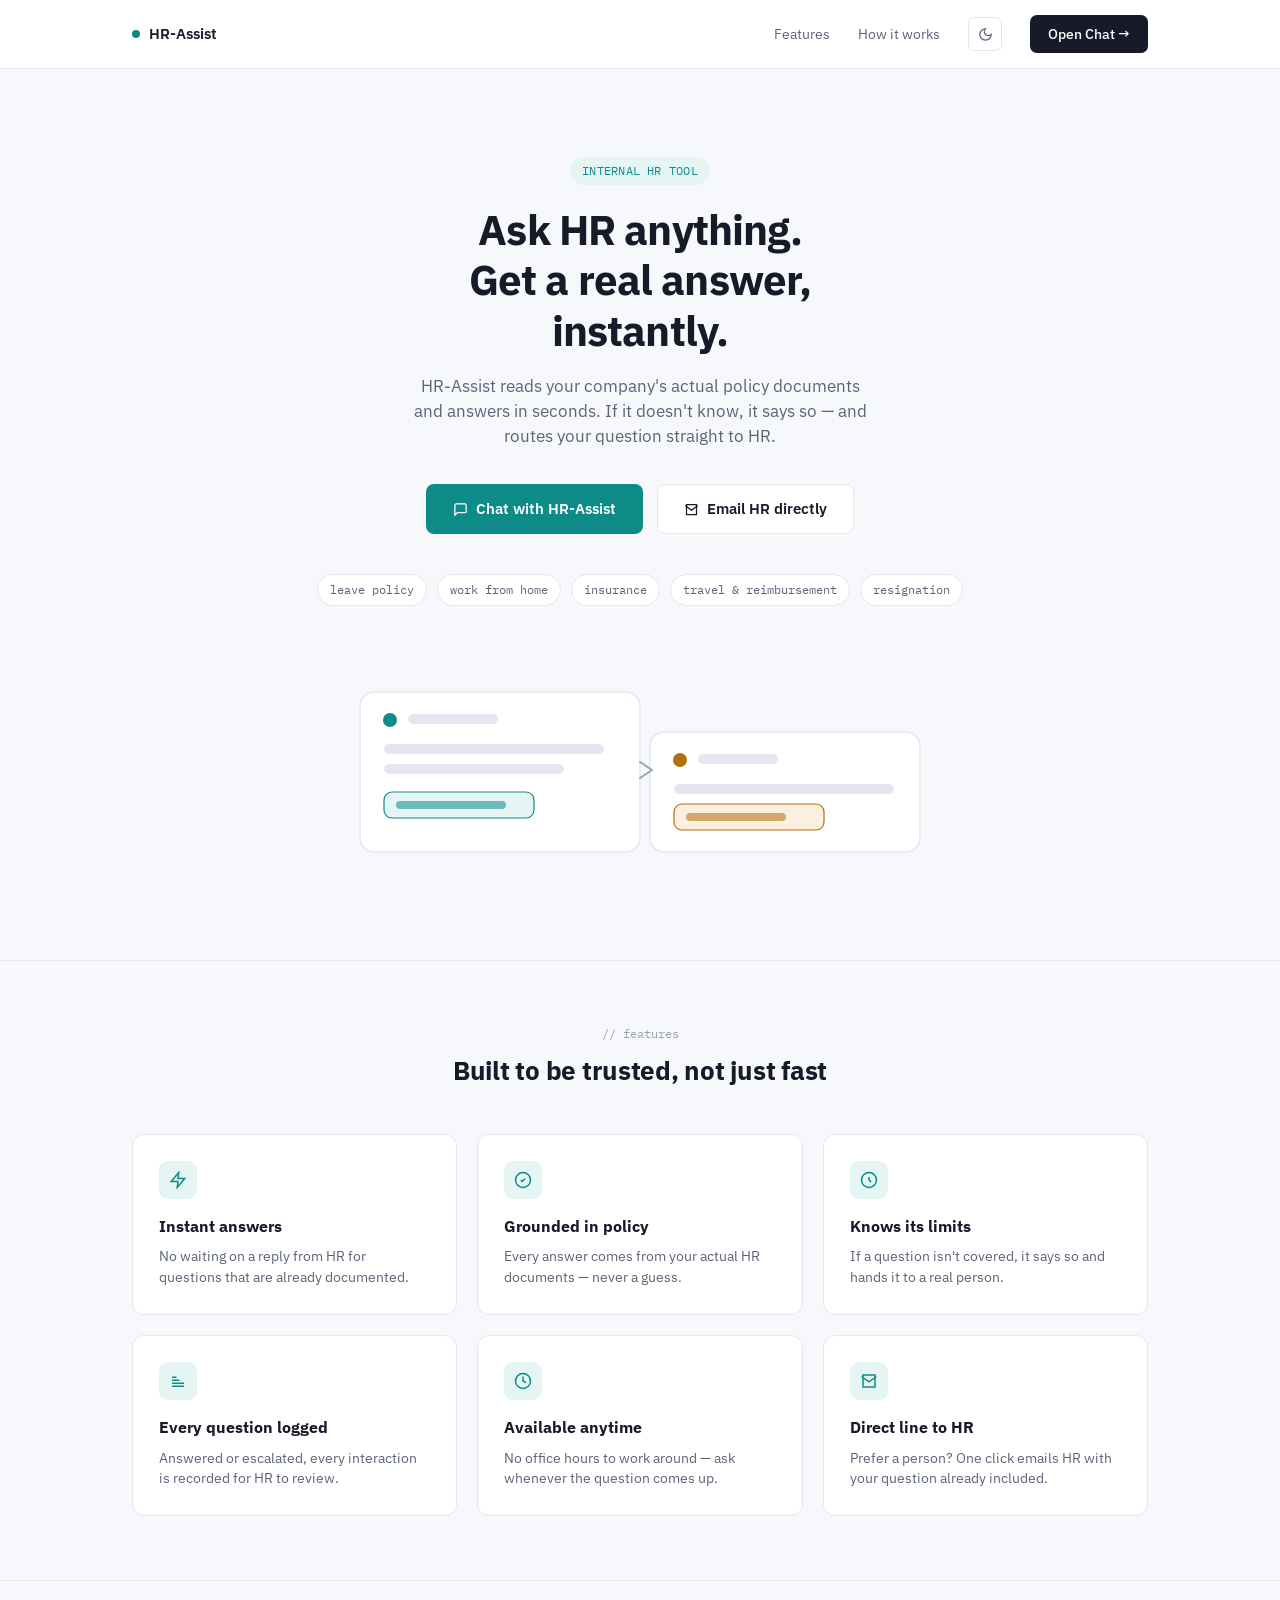
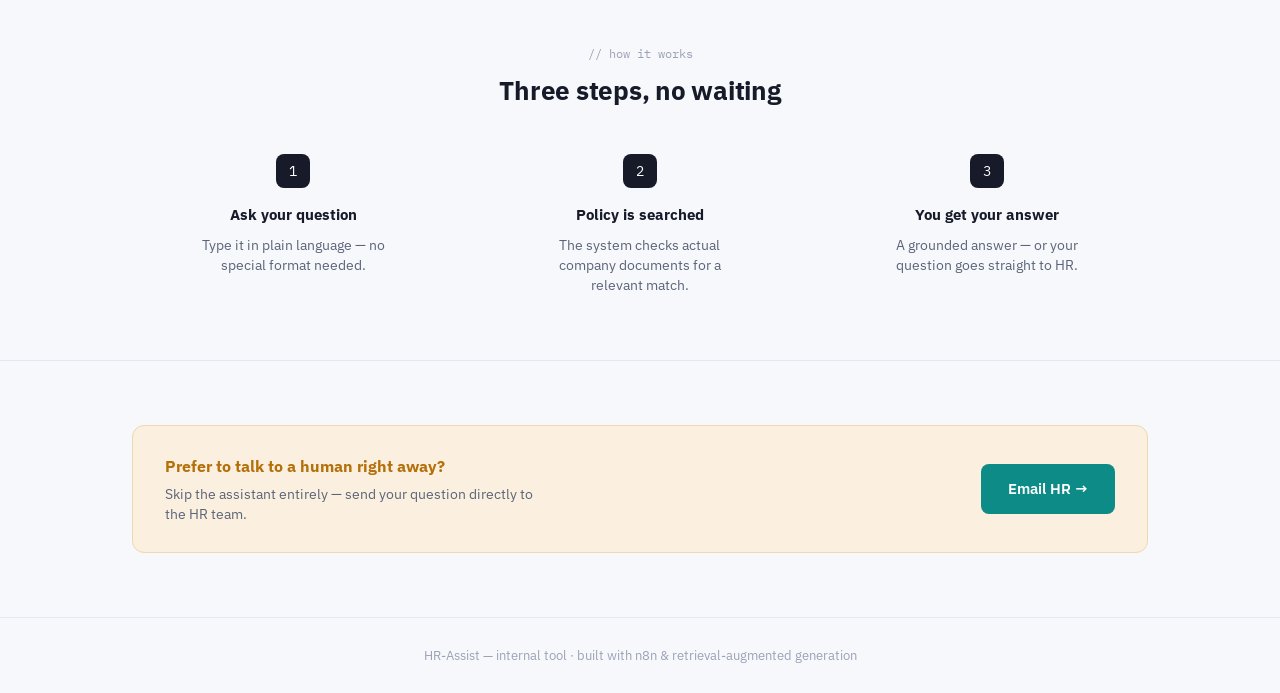
==== frontend/index .html @ ef60117e "Day 6: fix missing back-to-home navigation on chat page" ====
<!DOCTYPE html>
<html lang="en">
<head>
<meta charset="UTF-8">
<meta name="viewport" content="width=device-width, initial-scale=1.0">
<title>HR-Assist</title>
<link rel="preconnect" href="https://fonts.googleapis.com">
<link rel="preconnect" href="https://fonts.gstatic.com" crossorigin>
<link href="https://fonts.googleapis.com/css2?family=IBM+Plex+Sans:wght@400;500;600;700&family=IBM+Plex+Mono:wght@400;500&display=swap" rel="stylesheet">
<style>
  :root {
    --bg: #F7F8FC;
    --surface: #FFFFFF;
    --border: #E4E7F0;
    --text: #171B29;
    --text-dim: #5B6478;
    --text-faint: #9AA2B5;
    --teal: #0D8B87;
    --teal-dim: #E4F5F4;
    --amber: #B4700A;
    --amber-dim: #FBF0DF;
    --navy: #171B29;
  }
  html[data-theme="dark"] {
    --bg: #0B0F1A;
    --surface: #161C2E;
    --border: #232B42;
    --text: #E7EBF5;
    --text-dim: #8B94AC;
    --text-faint: #545E7A;
    --teal: #3DDBD9;
    --teal-dim: rgba(61, 219, 217, 0.10);
    --amber: #F5A623;
    --amber-dim: rgba(245, 166, 35, 0.10);
    --navy: #3DDBD9;
  }
  html[data-theme="dark"] .nav-cta { color: #0A1018 !important; }
  html[data-theme="dark"] .btn-primary { color: #0A1018; }
  html[data-theme="dark"] .step-num { color: #0A1018; }
  html[data-theme="dark"] .callout { border-color: rgba(245,166,35,0.25); }
  * { box-sizing: border-box; }
  body {
    margin: 0;
    background: var(--bg);
    color: var(--text);
    font-family: 'IBM Plex Sans', sans-serif;
    line-height: 1.5;
  }
  .mono { font-family: 'IBM Plex Mono', monospace; }
  a { color: inherit; }

  .wrap { max-width: 1080px; margin: 0 auto; padding: 0 32px; }

  nav {
    border-bottom: 1px solid var(--border);
    background: var(--surface);
  }
  nav .wrap {
    display: flex;
    align-items: center;
    justify-content: space-between;
    height: 68px;
  }
  .brand {
    display: flex;
    align-items: center;
    gap: 9px;
    font-weight: 600;
    font-size: 15px;
  }
  .brand-mark {
    width: 8px; height: 8px; border-radius: 50%;
    background: var(--teal);
  }
  .nav-links {
    display: flex;
    align-items: center;
    gap: 28px;
    font-size: 14px;
    color: var(--text-dim);
  }
  .nav-links a { text-decoration: none; }
  .nav-links a:hover { color: var(--text); }
  .nav-cta {
    background: var(--navy);
    color: #fff !important;
    padding: 9px 18px;
    border-radius: 7px;
    font-size: 13.5px;
    font-weight: 500;
    text-decoration: none;
  }
  .icon-btn {
    background: var(--surface);
    border: 1px solid var(--border);
    color: var(--text-dim);
    border-radius: 6px;
    width: 34px;
    height: 34px;
    display: flex;
    align-items: center;
    justify-content: center;
    cursor: pointer;
  }
  .icon-btn:hover { color: var(--teal); border-color: var(--teal); }

  .hero {
    padding: 88px 0 72px 0;
    text-align: center;
  }
  .eyebrow {
    font-family: 'IBM Plex Mono', monospace;
    font-size: 12px;
    color: var(--teal);
    background: var(--teal-dim);
    display: inline-block;
    padding: 5px 12px;
    border-radius: 20px;
    margin-bottom: 20px;
    letter-spacing: 0.02em;
  }
  h1 {
    font-size: 42px;
    line-height: 1.2;
    margin: 0 0 18px 0;
    letter-spacing: -0.02em;
    max-width: 15ch;
    margin-left: auto;
    margin-right: auto;
  }
  .hero p {
    color: var(--text-dim);
    font-size: 16.5px;
    max-width: 46ch;
    margin: 0 auto 36px auto;
  }
  .hero-actions {
    display: flex;
    gap: 14px;
    justify-content: center;
    flex-wrap: wrap;
  }
  .btn {
    padding: 13px 26px;
    border-radius: 8px;
    font-size: 14.5px;
    font-weight: 600;
    text-decoration: none;
    display: inline-flex;
    align-items: center;
    gap: 8px;
    border: 1px solid transparent;
  }
  .btn-primary {
    background: var(--teal);
    color: #fff;
  }
  .btn-primary:hover { background: #0A716E; }
  .btn-secondary {
    background: var(--surface);
    color: var(--text);
    border-color: var(--border);
  }
  .btn-secondary:hover { border-color: var(--text-faint); }

  .topics-strip {
    display: flex;
    gap: 10px;
    justify-content: center;
    flex-wrap: wrap;
    margin-top: 40px;
  }
  .hero-illustration {
    max-width: 640px;
    margin: 56px auto 0 auto;
  }
  .topic-chip {
    font-family: 'IBM Plex Mono', monospace;
    font-size: 12px;
    padding: 6px 12px;
    border: 1px solid var(--border);
    background: var(--surface);
    border-radius: 20px;
    color: var(--text-dim);
  }

  .section {
    padding: 64px 0;
    border-top: 1px solid var(--border);
  }
  .section-head {
    text-align: center;
    margin-bottom: 44px;
  }
  .section-head .eyebrow-label {
    font-family: 'IBM Plex Mono', monospace;
    font-size: 12px;
    color: var(--text-faint);
    margin-bottom: 8px;
  }
  .section-head h2 {
    font-size: 26px;
    margin: 0;
    letter-spacing: -0.01em;
  }

  .feature-grid {
    display: grid;
    grid-template-columns: repeat(3, 1fr);
    gap: 20px;
  }
  .feature-card {
    background: var(--surface);
    border: 1px solid var(--border);
    border-radius: 12px;
    padding: 26px;
  }
  .feature-icon {
    width: 38px; height: 38px;
    border-radius: 9px;
    background: var(--teal-dim);
    color: var(--teal);
    display: flex; align-items: center; justify-content: center;
    margin-bottom: 16px;
  }
  .feature-card h3 {
    font-size: 15.5px;
    margin: 0 0 8px 0;
  }
  .feature-card p {
    font-size: 13.5px;
    color: var(--text-dim);
    margin: 0;
    line-height: 1.55;
  }

  .steps-row {
    display: grid;
    grid-template-columns: repeat(3, 1fr);
    gap: 24px;
  }
  .step-card {
    text-align: center;
  }
  .step-num {
    width: 34px; height: 34px;
    border-radius: 8px;
    background: var(--navy);
    color: #fff;
    font-family: 'IBM Plex Mono', monospace;
    font-size: 14px;
    display: flex; align-items: center; justify-content: center;
    margin: 0 auto 16px auto;
  }
  .step-card h3 { font-size: 15px; margin: 0 0 8px 0; }
  .step-card p { font-size: 13.5px; color: var(--text-dim); max-width: 26ch; margin: 0 auto; }

  .callout {
    background: var(--amber-dim);
    border: 1px solid #EDD9AF;
    border-radius: 12px;
    padding: 28px 32px;
    display: flex;
    align-items: center;
    gap: 24px;
    justify-content: space-between;
    flex-wrap: wrap;
  }
  .callout-text h3 { margin: 0 0 6px 0; font-size: 16px; color: var(--amber); }
  .callout-text p { margin: 0; font-size: 13.5px; color: var(--text-dim); max-width: 48ch; }

  footer {
    border-top: 1px solid var(--border);
    padding: 28px 0;
    text-align: center;
    font-size: 12.5px;
    color: var(--text-faint);
  }

  @media (max-width: 760px) {
    .feature-grid, .steps-row { grid-template-columns: 1fr; }
    h1 { font-size: 32px; }
    .nav-links { display: none; }
  }
</style>
</head>
<body>

<nav>
  <div class="wrap">
    <div class="brand"><span class="brand-mark"></span>HR-Assist</div>
    <div class="nav-links">
      <a href="#features">Features</a>
      <a href="#how-it-works">How it works</a>
      <button class="icon-btn" id="themeBtn" title="Toggle theme">
        <svg viewBox="0 0 24 24" width="15" height="15" fill="none" stroke="currentColor" stroke-width="2">
          <path d="M12 3a6 6 0 0 0 9 9 9 9 0 1 1-9-9z"/>
        </svg>
      </button>
      <a href="chat.html" class="nav-cta">Open Chat →</a>
    </div>
  </div>
</nav>

<section class="hero">
  <div class="wrap">
    <span class="eyebrow">INTERNAL HR TOOL</span>
    <h1>Ask HR anything. Get a real answer, instantly.</h1>
    <p>HR-Assist reads your company's actual policy documents and answers in seconds. If it doesn't know, it says so — and routes your question straight to HR.</p>
    <div class="hero-actions">
      <a href="chat.html" class="btn btn-primary">
        <svg width="15" height="15" viewBox="0 0 24 24" fill="none" stroke="currentColor" stroke-width="2"><path d="M21 15a2 2 0 0 1-2 2H7l-4 4V5a2 2 0 0 1 2-2h14a2 2 0 0 1 2 2z"/></svg>
        Chat with HR-Assist
      </a>
      <a href="mailto:hr@company.com" class="btn btn-secondary">
        <svg width="15" height="15" viewBox="0 0 24 24" fill="none" stroke="currentColor" stroke-width="2"><path d="M4 4h16v16H4z"/><path d="M22 6l-10 7L2 6"/></svg>
        Email HR directly
      </a>
    </div>
    <div class="topics-strip">
      <span class="topic-chip">leave policy</span>
      <span class="topic-chip">work from home</span>
      <span class="topic-chip">insurance</span>
      <span class="topic-chip">travel &amp; reimbursement</span>
      <span class="topic-chip">resignation</span>
    </div>

    <div class="hero-illustration">
      <svg viewBox="0 0 640 220" width="100%" height="auto" xmlns="http://www.w3.org/2000/svg">
        <rect x="40" y="30" width="280" height="160" rx="14" fill="var(--surface)" stroke="var(--border)" stroke-width="1.5"/>
        <circle cx="70" cy="58" r="7" fill="var(--teal)"/>
        <rect x="88" y="52" width="90" height="10" rx="5" fill="var(--border)"/>
        <rect x="64" y="82" width="220" height="10" rx="5" fill="var(--border)"/>
        <rect x="64" y="102" width="180" height="10" rx="5" fill="var(--border)"/>
        <rect x="64" y="130" width="150" height="26" rx="8" fill="var(--teal-dim)" stroke="var(--teal)" stroke-width="1.2"/>
        <rect x="76" y="139" width="110" height="8" rx="4" fill="var(--teal)" opacity="0.55"/>

        <rect x="330" y="70" width="270" height="120" rx="14" fill="var(--surface)" stroke="var(--border)" stroke-width="1.5"/>
        <circle cx="360" cy="98" r="7" fill="var(--amber)"/>
        <rect x="378" y="92" width="80" height="10" rx="5" fill="var(--border)"/>
        <rect x="354" y="122" width="220" height="10" rx="5" fill="var(--border)"/>
        <rect x="354" y="142" width="150" height="26" rx="8" fill="var(--amber-dim)" stroke="var(--amber)" stroke-width="1.2"/>
        <rect x="366" y="151" width="100" height="8" rx="4" fill="var(--amber)" opacity="0.55"/>

        <path d="M320 100 L332 108 L320 116" stroke="var(--text-faint)" stroke-width="2" fill="none" stroke-linecap="round" stroke-linejoin="round"/>
      </svg>
    </div>
  </div>
</section>

<section class="section" id="features">
  <div class="wrap">
    <div class="section-head">
      <div class="eyebrow-label mono">// features</div>
      <h2>Built to be trusted, not just fast</h2>
    </div>
    <div class="feature-grid">
      <div class="feature-card">
        <div class="feature-icon"><svg width="18" height="18" viewBox="0 0 24 24" fill="none" stroke="currentColor" stroke-width="2"><path d="M13 2L3 14h9l-1 8 10-12h-9z"/></svg></div>
        <h3>Instant answers</h3>
        <p>No waiting on a reply from HR for questions that are already documented.</p>
      </div>
      <div class="feature-card">
        <div class="feature-icon"><svg width="18" height="18" viewBox="0 0 24 24" fill="none" stroke="currentColor" stroke-width="2"><path d="M9 12l2 2 4-4"/><circle cx="12" cy="12" r="10"/></svg></div>
        <h3>Grounded in policy</h3>
        <p>Every answer comes from your actual HR documents — never a guess.</p>
      </div>
      <div class="feature-card">
        <div class="feature-icon"><svg width="18" height="18" viewBox="0 0 24 24" fill="none" stroke="currentColor" stroke-width="2"><path d="M12 8v4l3 3"/><circle cx="12" cy="12" r="10"/></svg></div>
        <h3>Knows its limits</h3>
        <p>If a question isn't covered, it says so and hands it to a real person.</p>
      </div>
      <div class="feature-card">
        <div class="feature-icon"><svg width="18" height="18" viewBox="0 0 24 24" fill="none" stroke="currentColor" stroke-width="2"><path d="M4 19h16M4 15h16M4 11h10M4 7h6"/></svg></div>
        <h3>Every question logged</h3>
        <p>Answered or escalated, every interaction is recorded for HR to review.</p>
      </div>
      <div class="feature-card">
        <div class="feature-icon"><svg width="18" height="18" viewBox="0 0 24 24" fill="none" stroke="currentColor" stroke-width="2"><circle cx="12" cy="12" r="10"/><path d="M12 6v6l4 2"/></svg></div>
        <h3>Available anytime</h3>
        <p>No office hours to work around — ask whenever the question comes up.</p>
      </div>
      <div class="feature-card">
        <div class="feature-icon"><svg width="18" height="18" viewBox="0 0 24 24" fill="none" stroke="currentColor" stroke-width="2"><path d="M22 6l-10 7L2 6"/><path d="M4 4h16v16H4z"/></svg></div>
        <h3>Direct line to HR</h3>
        <p>Prefer a person? One click emails HR with your question already included.</p>
      </div>
    </div>
  </div>
</section>

<section class="section" id="how-it-works">
  <div class="wrap">
    <div class="section-head">
      <div class="eyebrow-label mono">// how it works</div>
      <h2>Three steps, no waiting</h2>
    </div>
    <div class="steps-row">
      <div class="step-card">
        <div class="step-num mono">1</div>
        <h3>Ask your question</h3>
        <p>Type it in plain language — no special format needed.</p>
      </div>
      <div class="step-card">
        <div class="step-num mono">2</div>
        <h3>Policy is searched</h3>
        <p>The system checks actual company documents for a relevant match.</p>
      </div>
      <div class="step-card">
        <div class="step-num mono">3</div>
        <h3>You get your answer</h3>
        <p>A grounded answer — or your question goes straight to HR.</p>
      </div>
    </div>
  </div>
</section>

<section class="section">
  <div class="wrap">
    <div class="callout">
      <div class="callout-text">
        <h3>Prefer to talk to a human right away?</h3>
        <p>Skip the assistant entirely — send your question directly to the HR team.</p>
      </div>
      <a href="mailto:hr@company.com" class="btn btn-primary">Email HR →</a>
    </div>
  </div>
</section>

<footer>
  <div class="wrap">HR-Assist — internal tool &middot; built with n8n &amp; retrieval-augmented generation</div>
</footer>

<script>
  const themeBtn = document.getElementById('themeBtn');

  function applyTheme(theme) {
    document.documentElement.setAttribute('data-theme', theme);
  }
  let savedTheme = 'light';
  try { savedTheme = localStorage.getItem('hrAssistTheme') || 'light'; } catch (e) {}
  applyTheme(savedTheme);

  themeBtn.addEventListener('click', () => {
    const current = document.documentElement.getAttribute('data-theme') || 'light';
    const next = current === 'light' ? 'dark' : 'light';
    applyTheme(next);
    try { localStorage.setItem('hrAssistTheme', next); } catch (e) {}
  });
</script>

</body>
</html>
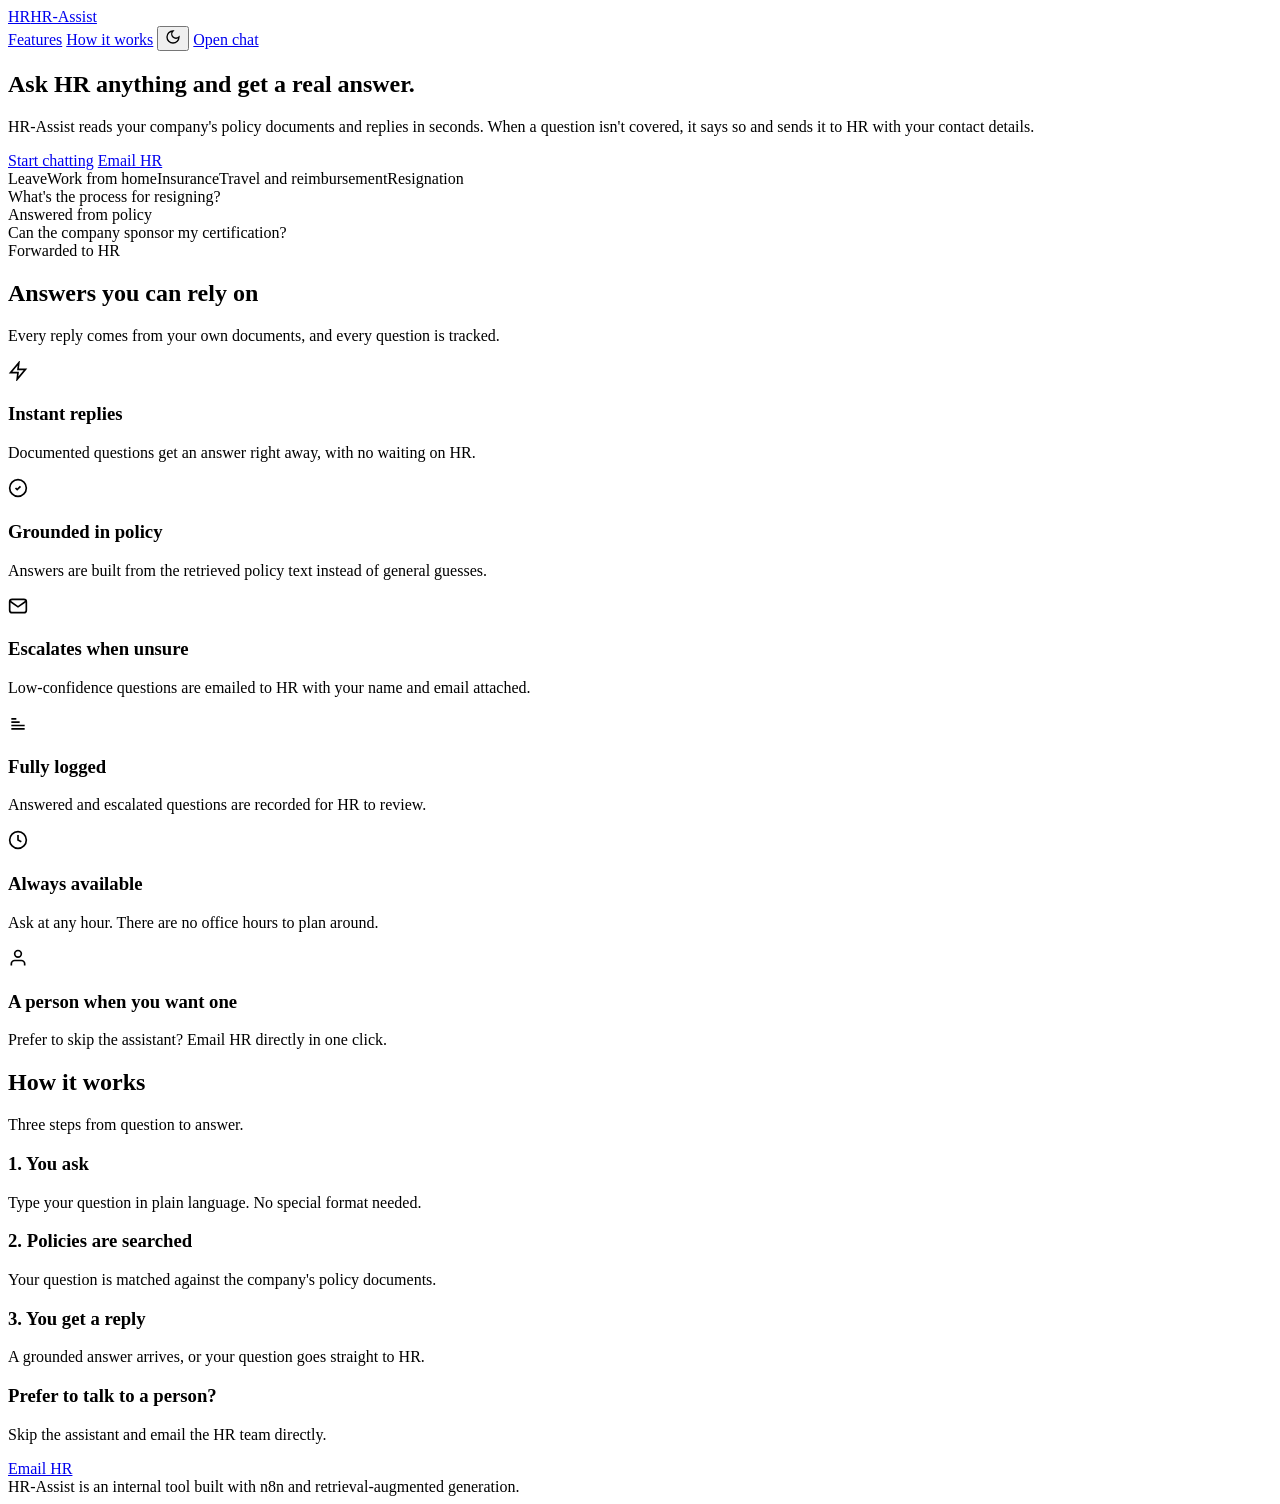
==== commit 2508b60f: "." ====
--- a/frontend/index .html
+++ b/frontend/index .html
@@ -1,453 +1,82 @@
 <!DOCTYPE html>
-<html lang="en">
+<html lang="en" data-theme="dark">
 <head>
 <meta charset="UTF-8">
 <meta name="viewport" content="width=device-width, initial-scale=1.0">
-<title>HR-Assist</title>
+<title>HR-Assist | Instant answers from your HR policies</title>
+<meta name="description" content="HR-Assist answers employee questions from real HR policy documents and routes anything it can't answer to HR.">
 <link rel="preconnect" href="https://fonts.googleapis.com">
 <link rel="preconnect" href="https://fonts.gstatic.com" crossorigin>
-<link href="https://fonts.googleapis.com/css2?family=IBM+Plex+Sans:wght@400;500;600;700&family=IBM+Plex+Mono:wght@400;500&display=swap" rel="stylesheet">
-<style>
-  :root {
-    --bg: #F7F8FC;
-    --surface: #FFFFFF;
-    --border: #E4E7F0;
-    --text: #171B29;
-    --text-dim: #5B6478;
-    --text-faint: #9AA2B5;
-    --teal: #0D8B87;
-    --teal-dim: #E4F5F4;
-    --amber: #B4700A;
-    --amber-dim: #FBF0DF;
-    --navy: #171B29;
-  }
-  html[data-theme="dark"] {
-    --bg: #0B0F1A;
-    --surface: #161C2E;
-    --border: #232B42;
-    --text: #E7EBF5;
-    --text-dim: #8B94AC;
-    --text-faint: #545E7A;
-    --teal: #3DDBD9;
-    --teal-dim: rgba(61, 219, 217, 0.10);
-    --amber: #F5A623;
-    --amber-dim: rgba(245, 166, 35, 0.10);
-    --navy: #3DDBD9;
-  }
-  html[data-theme="dark"] .nav-cta { color: #0A1018 !important; }
-  html[data-theme="dark"] .btn-primary { color: #0A1018; }
-  html[data-theme="dark"] .step-num { color: #0A1018; }
-  html[data-theme="dark"] .callout { border-color: rgba(245,166,35,0.25); }
-  * { box-sizing: border-box; }
-  body {
-    margin: 0;
-    background: var(--bg);
-    color: var(--text);
-    font-family: 'IBM Plex Sans', sans-serif;
-    line-height: 1.5;
-  }
-  .mono { font-family: 'IBM Plex Mono', monospace; }
-  a { color: inherit; }
-
-  .wrap { max-width: 1080px; margin: 0 auto; padding: 0 32px; }
-
-  nav {
-    border-bottom: 1px solid var(--border);
-    background: var(--surface);
-  }
-  nav .wrap {
-    display: flex;
-    align-items: center;
-    justify-content: space-between;
-    height: 68px;
-  }
-  .brand {
-    display: flex;
-    align-items: center;
-    gap: 9px;
-    font-weight: 600;
-    font-size: 15px;
-  }
-  .brand-mark {
-    width: 8px; height: 8px; border-radius: 50%;
-    background: var(--teal);
-  }
-  .nav-links {
-    display: flex;
-    align-items: center;
-    gap: 28px;
-    font-size: 14px;
-    color: var(--text-dim);
-  }
-  .nav-links a { text-decoration: none; }
-  .nav-links a:hover { color: var(--text); }
-  .nav-cta {
-    background: var(--navy);
-    color: #fff !important;
-    padding: 9px 18px;
-    border-radius: 7px;
-    font-size: 13.5px;
-    font-weight: 500;
-    text-decoration: none;
-  }
-  .icon-btn {
-    background: var(--surface);
-    border: 1px solid var(--border);
-    color: var(--text-dim);
-    border-radius: 6px;
-    width: 34px;
-    height: 34px;
-    display: flex;
-    align-items: center;
-    justify-content: center;
-    cursor: pointer;
-  }
-  .icon-btn:hover { color: var(--teal); border-color: var(--teal); }
-
-  .hero {
-    padding: 88px 0 72px 0;
-    text-align: center;
-  }
-  .eyebrow {
-    font-family: 'IBM Plex Mono', monospace;
-    font-size: 12px;
-    color: var(--teal);
-    background: var(--teal-dim);
-    display: inline-block;
-    padding: 5px 12px;
-    border-radius: 20px;
-    margin-bottom: 20px;
-    letter-spacing: 0.02em;
-  }
-  h1 {
-    font-size: 42px;
-    line-height: 1.2;
-    margin: 0 0 18px 0;
-    letter-spacing: -0.02em;
-    max-width: 15ch;
-    margin-left: auto;
-    margin-right: auto;
-  }
-  .hero p {
-    color: var(--text-dim);
-    font-size: 16.5px;
-    max-width: 46ch;
-    margin: 0 auto 36px auto;
-  }
-  .hero-actions {
-    display: flex;
-    gap: 14px;
-    justify-content: center;
-    flex-wrap: wrap;
-  }
-  .btn {
-    padding: 13px 26px;
-    border-radius: 8px;
-    font-size: 14.5px;
-    font-weight: 600;
-    text-decoration: none;
-    display: inline-flex;
-    align-items: center;
-    gap: 8px;
-    border: 1px solid transparent;
-  }
-  .btn-primary {
-    background: var(--teal);
-    color: #fff;
-  }
-  .btn-primary:hover { background: #0A716E; }
-  .btn-secondary {
-    background: var(--surface);
-    color: var(--text);
-    border-color: var(--border);
-  }
-  .btn-secondary:hover { border-color: var(--text-faint); }
-
-  .topics-strip {
-    display: flex;
-    gap: 10px;
-    justify-content: center;
-    flex-wrap: wrap;
-    margin-top: 40px;
-  }
-  .hero-illustration {
-    max-width: 640px;
-    margin: 56px auto 0 auto;
-  }
-  .topic-chip {
-    font-family: 'IBM Plex Mono', monospace;
-    font-size: 12px;
-    padding: 6px 12px;
-    border: 1px solid var(--border);
-    background: var(--surface);
-    border-radius: 20px;
-    color: var(--text-dim);
-  }
-
-  .section {
-    padding: 64px 0;
-    border-top: 1px solid var(--border);
-  }
-  .section-head {
-    text-align: center;
-    margin-bottom: 44px;
-  }
-  .section-head .eyebrow-label {
-    font-family: 'IBM Plex Mono', monospace;
-    font-size: 12px;
-    color: var(--text-faint);
-    margin-bottom: 8px;
-  }
-  .section-head h2 {
-    font-size: 26px;
-    margin: 0;
-    letter-spacing: -0.01em;
-  }
-
-  .feature-grid {
-    display: grid;
-    grid-template-columns: repeat(3, 1fr);
-    gap: 20px;
-  }
-  .feature-card {
-    background: var(--surface);
-    border: 1px solid var(--border);
-    border-radius: 12px;
-    padding: 26px;
-  }
-  .feature-icon {
-    width: 38px; height: 38px;
-    border-radius: 9px;
-    background: var(--teal-dim);
-    color: var(--teal);
-    display: flex; align-items: center; justify-content: center;
-    margin-bottom: 16px;
-  }
-  .feature-card h3 {
-    font-size: 15.5px;
-    margin: 0 0 8px 0;
-  }
-  .feature-card p {
-    font-size: 13.5px;
-    color: var(--text-dim);
-    margin: 0;
-    line-height: 1.55;
-  }
-
-  .steps-row {
-    display: grid;
-    grid-template-columns: repeat(3, 1fr);
-    gap: 24px;
-  }
-  .step-card {
-    text-align: center;
-  }
-  .step-num {
-    width: 34px; height: 34px;
-    border-radius: 8px;
-    background: var(--navy);
-    color: #fff;
-    font-family: 'IBM Plex Mono', monospace;
-    font-size: 14px;
-    display: flex; align-items: center; justify-content: center;
-    margin: 0 auto 16px auto;
-  }
-  .step-card h3 { font-size: 15px; margin: 0 0 8px 0; }
-  .step-card p { font-size: 13.5px; color: var(--text-dim); max-width: 26ch; margin: 0 auto; }
-
-  .callout {
-    background: var(--amber-dim);
-    border: 1px solid #EDD9AF;
-    border-radius: 12px;
-    padding: 28px 32px;
-    display: flex;
-    align-items: center;
-    gap: 24px;
-    justify-content: space-between;
-    flex-wrap: wrap;
-  }
-  .callout-text h3 { margin: 0 0 6px 0; font-size: 16px; color: var(--amber); }
-  .callout-text p { margin: 0; font-size: 13.5px; color: var(--text-dim); max-width: 48ch; }
-
-  footer {
-    border-top: 1px solid var(--border);
-    padding: 28px 0;
-    text-align: center;
-    font-size: 12.5px;
-    color: var(--text-faint);
-  }
-
-  @media (max-width: 760px) {
-    .feature-grid, .steps-row { grid-template-columns: 1fr; }
-    h1 { font-size: 32px; }
-    .nav-links { display: none; }
-  }
-</style>
+<link href="https://fonts.googleapis.com/css2?family=Inter:wght@400;500;600;700&display=swap" rel="stylesheet">
+<link rel="stylesheet" href="style.css">
+<script src="theme.js"></script>
 </head>
 <body>
 
-<nav>
-  <div class="wrap">
-    <div class="brand"><span class="brand-mark"></span>HR-Assist</div>
-    <div class="nav-links">
-      <a href="#features">Features</a>
-      <a href="#how-it-works">How it works</a>
-      <button class="icon-btn" id="themeBtn" title="Toggle theme">
-        <svg viewBox="0 0 24 24" width="15" height="15" fill="none" stroke="currentColor" stroke-width="2">
-          <path d="M12 3a6 6 0 0 0 9 9 9 9 0 1 1-9-9z"/>
-        </svg>
-      </button>
-      <a href="chat.html" class="nav-cta">Open Chat →</a>
-    </div>
+<nav class="nav glass">
+  <a class="brand" href="index.html"><span class="logo">HR</span>HR-Assist</a>
+  <div class="nav-r">
+    <a class="l" href="#features">Features</a>
+    <a class="l" href="#how">How it works</a>
+    <button class="icon-btn" id="themeBtn" aria-label="Toggle theme">
+      <svg width="16" height="16" viewBox="0 0 24 24" fill="none" stroke="currentColor" stroke-width="2"><path d="M12 3a6 6 0 0 0 9 9 9 9 0 1 1-9-9z"/></svg>
+    </button>
+    <a class="btn pri" href="chat.html">Open chat</a>
   </div>
 </nav>
 
-<section class="hero">
-  <div class="wrap">
-    <span class="eyebrow">INTERNAL HR TOOL</span>
-    <h1>Ask HR anything. Get a real answer, instantly.</h1>
-    <p>HR-Assist reads your company's actual policy documents and answers in seconds. If it doesn't know, it says so — and routes your question straight to HR.</p>
-    <div class="hero-actions">
-      <a href="chat.html" class="btn btn-primary">
-        <svg width="15" height="15" viewBox="0 0 24 24" fill="none" stroke="currentColor" stroke-width="2"><path d="M21 15a2 2 0 0 1-2 2H7l-4 4V5a2 2 0 0 1 2-2h14a2 2 0 0 1 2 2z"/></svg>
-        Chat with HR-Assist
-      </a>
-      <a href="mailto:hr@company.com" class="btn btn-secondary">
-        <svg width="15" height="15" viewBox="0 0 24 24" fill="none" stroke="currentColor" stroke-width="2"><path d="M4 4h16v16H4z"/><path d="M22 6l-10 7L2 6"/></svg>
-        Email HR directly
-      </a>
-    </div>
-    <div class="topics-strip">
-      <span class="topic-chip">leave policy</span>
-      <span class="topic-chip">work from home</span>
-      <span class="topic-chip">insurance</span>
-      <span class="topic-chip">travel &amp; reimbursement</span>
-      <span class="topic-chip">resignation</span>
+<main class="wrap">
+  <section class="hero">
+    <div>
+      <h1>Ask HR anything and get a real answer.</h1>
+      <p>HR-Assist reads your company's policy documents and replies in seconds. When a question isn't covered, it says so and sends it to HR with your contact details.</p>
+      <div class="acts">
+        <a class="btn pri" href="chat.html">Start chatting</a>
+        <a class="btn" href="mailto:hr@company.com">Email HR</a>
+      </div>
+      <div class="topics">
+        <span class="chip">Leave</span><span class="chip">Work from home</span><span class="chip">Insurance</span><span class="chip">Travel and reimbursement</span><span class="chip">Resignation</span>
+      </div>
     </div>
 
-    <div class="hero-illustration">
-      <svg viewBox="0 0 640 220" width="100%" height="auto" xmlns="http://www.w3.org/2000/svg">
-        <rect x="40" y="30" width="280" height="160" rx="14" fill="var(--surface)" stroke="var(--border)" stroke-width="1.5"/>
-        <circle cx="70" cy="58" r="7" fill="var(--teal)"/>
-        <rect x="88" y="52" width="90" height="10" rx="5" fill="var(--border)"/>
-        <rect x="64" y="82" width="220" height="10" rx="5" fill="var(--border)"/>
-        <rect x="64" y="102" width="180" height="10" rx="5" fill="var(--border)"/>
-        <rect x="64" y="130" width="150" height="26" rx="8" fill="var(--teal-dim)" stroke="var(--teal)" stroke-width="1.2"/>
-        <rect x="76" y="139" width="110" height="8" rx="4" fill="var(--teal)" opacity="0.55"/>
+    <div class="demo glass" aria-hidden="true">
+      <div class="b u">What's the process for resigning?</div>
+      <div class="b a"><span class="tagl">Answered from policy</span><div class="bar" style="width:92%"></div><div class="bar" style="width:70%"></div><div class="bar" style="width:40%"></div></div>
+      <div class="b u">Can the company sponsor my certification?</div>
+      <div class="b e"><span class="tagl">Forwarded to HR</span><div class="bar" style="width:85%"></div><div class="bar" style="width:55%"></div></div>
+    </div>
+  </section>
 
-        <rect x="330" y="70" width="270" height="120" rx="14" fill="var(--surface)" stroke="var(--border)" stroke-width="1.5"/>
-        <circle cx="360" cy="98" r="7" fill="var(--amber)"/>
-        <rect x="378" y="92" width="80" height="10" rx="5" fill="var(--border)"/>
-        <rect x="354" y="122" width="220" height="10" rx="5" fill="var(--border)"/>
-        <rect x="354" y="142" width="150" height="26" rx="8" fill="var(--amber-dim)" stroke="var(--amber)" stroke-width="1.2"/>
-        <rect x="366" y="151" width="100" height="8" rx="4" fill="var(--amber)" opacity="0.55"/>
+  <section class="sec" id="features">
+    <h2>Answers you can rely on</h2>
+    <p>Every reply comes from your own documents, and every question is tracked.</p>
+    <div class="grid">
+      <div class="card glass"><div class="ic"><svg width="20" height="20" viewBox="0 0 24 24" fill="none" stroke="currentColor" stroke-width="2"><path d="M13 2L3 14h9l-1 8 10-12h-9z"/></svg></div><h3>Instant replies</h3><p>Documented questions get an answer right away, with no waiting on HR.</p></div>
+      <div class="card glass"><div class="ic"><svg width="20" height="20" viewBox="0 0 24 24" fill="none" stroke="currentColor" stroke-width="2"><circle cx="12" cy="12" r="10"/><path d="M9 12l2 2 4-4"/></svg></div><h3>Grounded in policy</h3><p>Answers are built from the retrieved policy text instead of general guesses.</p></div>
+      <div class="card glass"><div class="ic"><svg width="20" height="20" viewBox="0 0 24 24" fill="none" stroke="currentColor" stroke-width="2"><path d="M22 6l-10 7L2 6"/><rect x="2" y="4" width="20" height="16" rx="3"/></svg></div><h3>Escalates when unsure</h3><p>Low-confidence questions are emailed to HR with your name and email attached.</p></div>
+      <div class="card glass"><div class="ic"><svg width="20" height="20" viewBox="0 0 24 24" fill="none" stroke="currentColor" stroke-width="2"><path d="M4 19h16M4 15h16M4 11h10M4 7h6"/></svg></div><h3>Fully logged</h3><p>Answered and escalated questions are recorded for HR to review.</p></div>
+      <div class="card glass"><div class="ic"><svg width="20" height="20" viewBox="0 0 24 24" fill="none" stroke="currentColor" stroke-width="2"><circle cx="12" cy="12" r="10"/><path d="M12 6v6l4 2"/></svg></div><h3>Always available</h3><p>Ask at any hour. There are no office hours to plan around.</p></div>
+      <div class="card glass"><div class="ic"><svg width="20" height="20" viewBox="0 0 24 24" fill="none" stroke="currentColor" stroke-width="2"><path d="M20 21v-2a4 4 0 0 0-4-4H8a4 4 0 0 0-4 4v2"/><circle cx="12" cy="7" r="4"/></svg></div><h3>A person when you want one</h3><p>Prefer to skip the assistant? Email HR directly in one click.</p></div>
+    </div>
+  </section>
 
-        <path d="M320 100 L332 108 L320 116" stroke="var(--text-faint)" stroke-width="2" fill="none" stroke-linecap="round" stroke-linejoin="round"/>
-      </svg>
+  <section class="sec" id="how">
+    <h2>How it works</h2>
+    <p>Three steps from question to answer.</p>
+    <div class="grid">
+      <div class="card glass"><h3>1. You ask</h3><p>Type your question in plain language. No special format needed.</p></div>
+      <div class="card glass"><h3>2. Policies are searched</h3><p>Your question is matched against the company's policy documents.</p></div>
+      <div class="card glass"><h3>3. You get a reply</h3><p>A grounded answer arrives, or your question goes straight to HR.</p></div>
     </div>
-  </div>
-</section>
+  </section>
 
-<section class="section" id="features">
-  <div class="wrap">
-    <div class="section-head">
-      <div class="eyebrow-label mono">// features</div>
-      <h2>Built to be trusted, not just fast</h2>
-    </div>
-    <div class="feature-grid">
-      <div class="feature-card">
-        <div class="feature-icon"><svg width="18" height="18" viewBox="0 0 24 24" fill="none" stroke="currentColor" stroke-width="2"><path d="M13 2L3 14h9l-1 8 10-12h-9z"/></svg></div>
-        <h3>Instant answers</h3>
-        <p>No waiting on a reply from HR for questions that are already documented.</p>
-      </div>
-      <div class="feature-card">
-        <div class="feature-icon"><svg width="18" height="18" viewBox="0 0 24 24" fill="none" stroke="currentColor" stroke-width="2"><path d="M9 12l2 2 4-4"/><circle cx="12" cy="12" r="10"/></svg></div>
-        <h3>Grounded in policy</h3>
-        <p>Every answer comes from your actual HR documents — never a guess.</p>
-      </div>
-      <div class="feature-card">
-        <div class="feature-icon"><svg width="18" height="18" viewBox="0 0 24 24" fill="none" stroke="currentColor" stroke-width="2"><path d="M12 8v4l3 3"/><circle cx="12" cy="12" r="10"/></svg></div>
-        <h3>Knows its limits</h3>
-        <p>If a question isn't covered, it says so and hands it to a real person.</p>
-      </div>
-      <div class="feature-card">
-        <div class="feature-icon"><svg width="18" height="18" viewBox="0 0 24 24" fill="none" stroke="currentColor" stroke-width="2"><path d="M4 19h16M4 15h16M4 11h10M4 7h6"/></svg></div>
-        <h3>Every question logged</h3>
-        <p>Answered or escalated, every interaction is recorded for HR to review.</p>
-      </div>
-      <div class="feature-card">
-        <div class="feature-icon"><svg width="18" height="18" viewBox="0 0 24 24" fill="none" stroke="currentColor" stroke-width="2"><circle cx="12" cy="12" r="10"/><path d="M12 6v6l4 2"/></svg></div>
-        <h3>Available anytime</h3>
-        <p>No office hours to work around — ask whenever the question comes up.</p>
-      </div>
-      <div class="feature-card">
-        <div class="feature-icon"><svg width="18" height="18" viewBox="0 0 24 24" fill="none" stroke="currentColor" stroke-width="2"><path d="M22 6l-10 7L2 6"/><path d="M4 4h16v16H4z"/></svg></div>
-        <h3>Direct line to HR</h3>
-        <p>Prefer a person? One click emails HR with your question already included.</p>
-      </div>
-    </div>
-  </div>
-</section>
+  <section class="cta glass">
+    <div><h3>Prefer to talk to a person?</h3><p>Skip the assistant and email the HR team directly.</p></div>
+    <a class="btn pri" href="mailto:hr@company.com">Email HR</a>
+  </section>
+</main>
 
-<section class="section" id="how-it-works">
-  <div class="wrap">
-    <div class="section-head">
-      <div class="eyebrow-label mono">// how it works</div>
-      <h2>Three steps, no waiting</h2>
-    </div>
-    <div class="steps-row">
-      <div class="step-card">
-        <div class="step-num mono">1</div>
-        <h3>Ask your question</h3>
-        <p>Type it in plain language — no special format needed.</p>
-      </div>
-      <div class="step-card">
-        <div class="step-num mono">2</div>
-        <h3>Policy is searched</h3>
-        <p>The system checks actual company documents for a relevant match.</p>
-      </div>
-      <div class="step-card">
-        <div class="step-num mono">3</div>
-        <h3>You get your answer</h3>
-        <p>A grounded answer — or your question goes straight to HR.</p>
-      </div>
-    </div>
-  </div>
-</section>
-
-<section class="section">
-  <div class="wrap">
-    <div class="callout">
-      <div class="callout-text">
-        <h3>Prefer to talk to a human right away?</h3>
-        <p>Skip the assistant entirely — send your question directly to the HR team.</p>
-      </div>
-      <a href="mailto:hr@company.com" class="btn btn-primary">Email HR →</a>
-    </div>
-  </div>
-</section>
-
-<footer>
-  <div class="wrap">HR-Assist — internal tool &middot; built with n8n &amp; retrieval-augmented generation</div>
-</footer>
-
-<script>
-  const themeBtn = document.getElementById('themeBtn');
-
-  function applyTheme(theme) {
-    document.documentElement.setAttribute('data-theme', theme);
-  }
-  let savedTheme = 'light';
-  try { savedTheme = localStorage.getItem('hrAssistTheme') || 'light'; } catch (e) {}
-  applyTheme(savedTheme);
-
-  themeBtn.addEventListener('click', () => {
-    const current = document.documentElement.getAttribute('data-theme') || 'light';
-    const next = current === 'light' ? 'dark' : 'light';
-    applyTheme(next);
-    try { localStorage.setItem('hrAssistTheme', next); } catch (e) {}
-  });
-</script>
+<footer>HR-Assist is an internal tool built with n8n and retrieval-augmented generation.</footer>
 
 </body>
 </html>
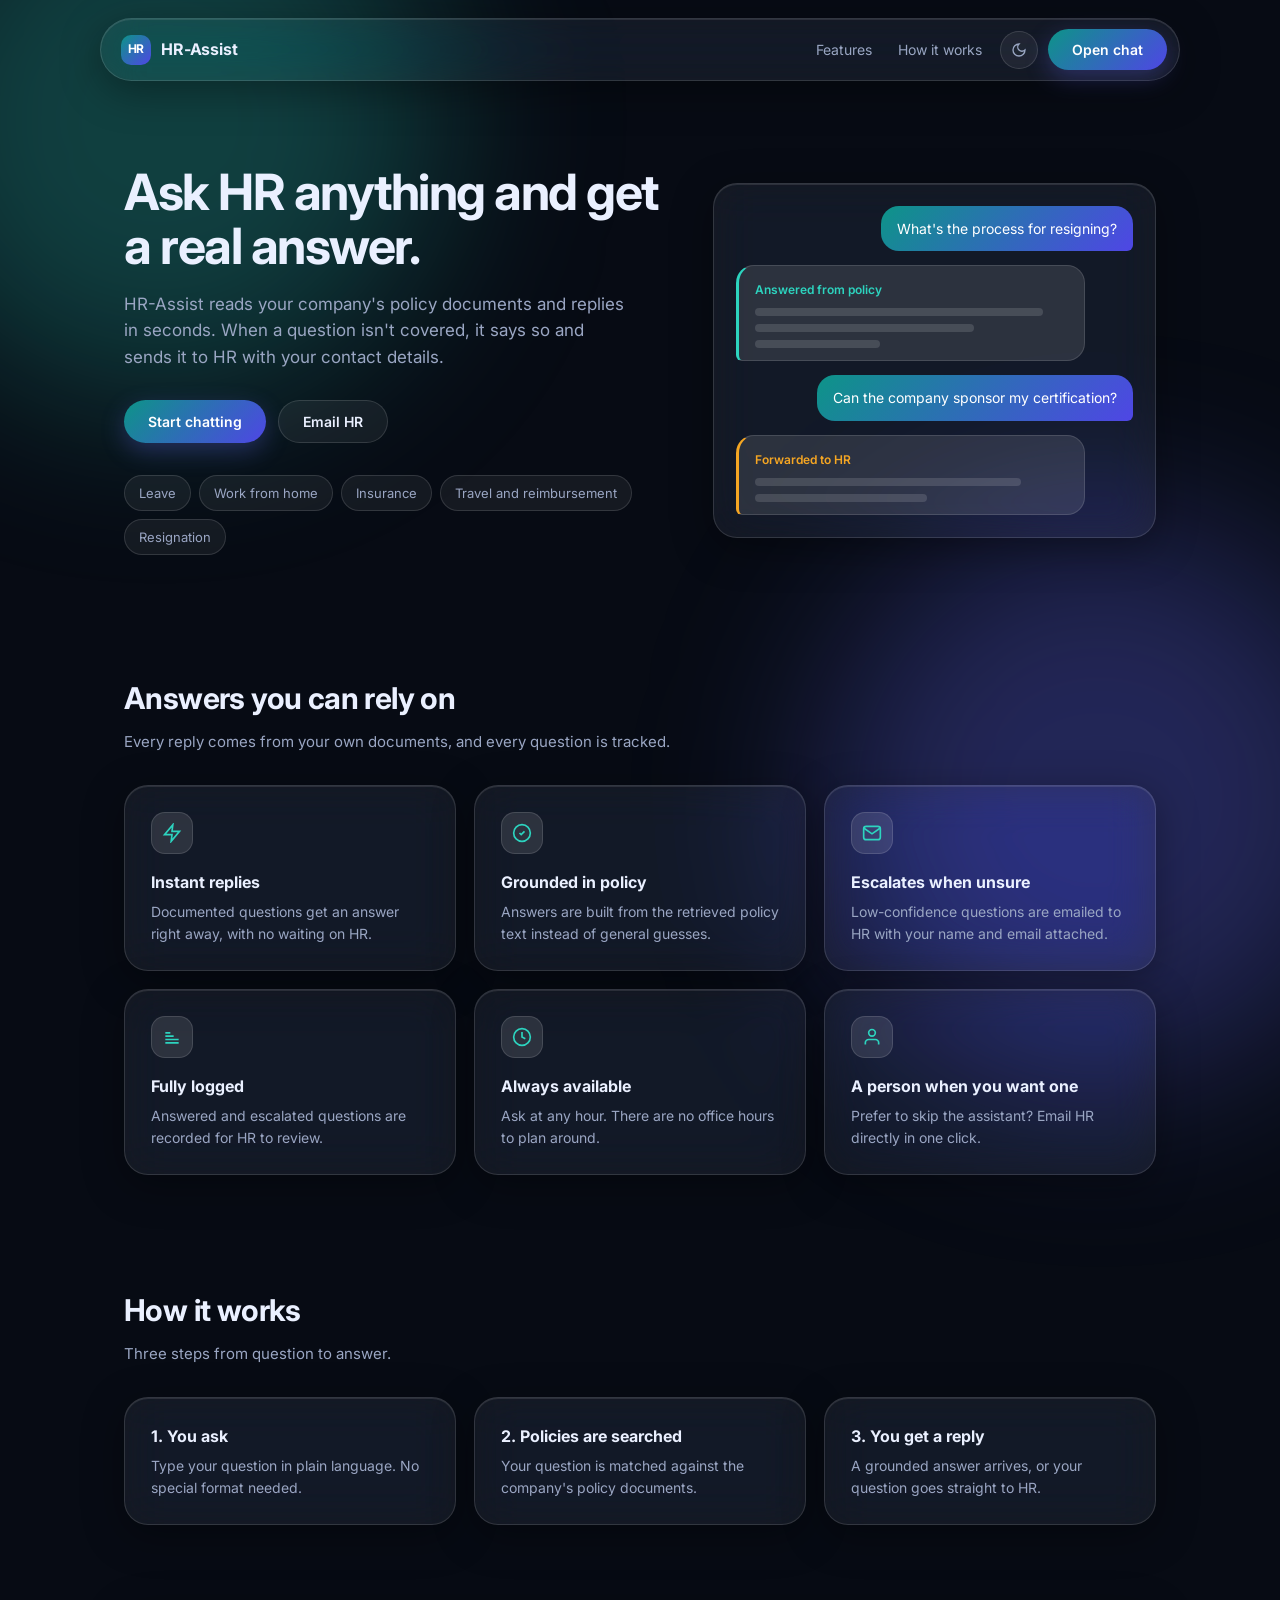
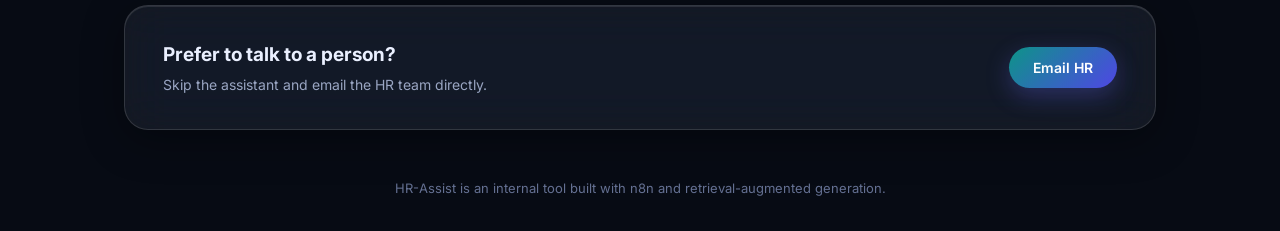
==== commit 88d06268: "ui update" ====
--- a/frontend/index .html
+++ b/frontend/index .html
@@ -8,8 +8,134 @@
 <link rel="preconnect" href="https://fonts.googleapis.com">
 <link rel="preconnect" href="https://fonts.gstatic.com" crossorigin>
 <link href="https://fonts.googleapis.com/css2?family=Inter:wght@400;500;600;700&display=swap" rel="stylesheet">
-<link rel="stylesheet" href="style.css">
-<script src="theme.js"></script>
+<style>
+:root{--bg:#070B14;--text:#EAF0FF;--dim:#9AA6C3;--faint:#647092;--glass:rgba(255,255,255,.06);--glass2:rgba(255,255,255,.11);--gb:rgba(255,255,255,.13);--sh:0 10px 40px rgba(0,0,0,.35);--acc:#2DD4BF;--acc2:#6366F1;--amb:#F5A623;--red:#F0707A;--o1:rgba(45,212,191,.26);--o2:rgba(99,102,241,.30)}
+html[data-theme=light]{--bg:#EBF0FA;--text:#131A2B;--dim:#525D77;--faint:#8791AB;--glass:rgba(255,255,255,.6);--glass2:rgba(255,255,255,.9);--gb:rgba(255,255,255,.95);--sh:0 10px 40px rgba(40,55,110,.13);--acc:#0C8F84;--acc2:#4F46E5;--amb:#A8650A;--red:#C93C46;--o1:rgba(45,212,191,.34);--o2:rgba(99,102,241,.24)}
+*{box-sizing:border-box}
+html,body{margin:0}
+body{background:var(--bg);color:var(--text);font:15px/1.55 'Inter',system-ui,sans-serif;min-height:100vh;-webkit-font-smoothing:antialiased}
+body::before,body::after{content:"";position:fixed;width:560px;height:560px;border-radius:50%;filter:blur(90px);z-index:-1;pointer-events:none}
+body::before{background:var(--o1);top:-160px;left:-120px}
+body::after{background:var(--o2);bottom:-180px;right:-100px}
+a{color:inherit;text-decoration:none}
+:focus-visible{outline:2px solid var(--acc);outline-offset:2px}
+.glass{background:var(--glass);border:1px solid var(--gb);border-radius:24px;box-shadow:var(--sh),inset 0 1px 0 rgba(255,255,255,.1);-webkit-backdrop-filter:blur(22px) saturate(170%);backdrop-filter:blur(22px) saturate(170%)}
+.btn{display:inline-flex;align-items:center;gap:8px;padding:12px 24px;border-radius:999px;font:600 14px 'Inter',sans-serif;border:1px solid var(--gb);color:var(--text);background:var(--glass);cursor:pointer;transition:transform .2s,background .2s}
+.btn:hover{transform:translateY(-1px);background:var(--glass2)}
+.btn.pri{background:linear-gradient(135deg,#0D9488,#4F46E5);color:#fff;border:0;box-shadow:0 8px 24px var(--o2)}
+.icon-btn{width:38px;height:38px;border-radius:50%;display:grid;place-items:center;border:1px solid var(--gb);background:var(--glass);color:var(--dim);cursor:pointer;flex-shrink:0}
+.icon-btn:hover{color:var(--acc)}
+.chip{font-size:13px;padding:7px 14px;border-radius:999px;border:1px solid var(--gb);background:var(--glass);color:var(--dim);font-family:inherit}
+.brand{display:flex;align-items:center;gap:10px;font-weight:700;font-size:16px;letter-spacing:-.01em}
+.logo{width:30px;height:30px;border-radius:10px;background:linear-gradient(135deg,#0D9488,#4F46E5);display:grid;place-items:center;color:#fff;font-size:12px;font-weight:700}
+.dim{color:var(--dim)}
+
+/* landing */
+.wrap{max-width:1080px;margin:0 auto;padding:0 24px}
+.nav{margin:18px auto 0;max-width:1080px;display:flex;align-items:center;justify-content:space-between;padding:10px 12px 10px 20px;border-radius:999px}
+.nav-r{display:flex;align-items:center;gap:10px}
+.nav-r a.l{font-size:14px;color:var(--dim);padding:0 8px}
+.nav-r a.l:hover{color:var(--text)}
+.hero{display:grid;grid-template-columns:1.1fr .9fr;gap:48px;align-items:center;padding:84px 0 64px}
+h1{font-size:50px;line-height:1.08;letter-spacing:-.03em;margin:0 0 18px;font-weight:700}
+.hero p{font-size:17px;color:var(--dim);max-width:46ch;margin:0 0 30px}
+.acts{display:flex;gap:12px;flex-wrap:wrap}
+.topics{display:flex;gap:8px;flex-wrap:wrap;margin-top:32px}
+.demo{padding:22px;display:flex;flex-direction:column;gap:14px}
+.demo .b{padding:12px 16px;border-radius:18px;max-width:88%;font-size:14px}
+.demo .u{align-self:flex-end;background:linear-gradient(135deg,#0D9488,#4F46E5);color:#fff;border-bottom-right-radius:6px}
+.demo .a{border:1px solid var(--gb);background:var(--glass2);border-bottom-left-radius:6px;border-left:3px solid var(--acc)}
+.demo .e{border:1px solid var(--gb);background:var(--glass2);border-bottom-left-radius:6px;border-left:3px solid var(--amb)}
+.bar{height:8px;border-radius:4px;background:var(--gb);margin-top:8px}
+.tagl{font-size:12px;font-weight:600;color:var(--acc)}
+.demo .e .tagl{color:var(--amb)}
+.sec{padding:56px 0}
+.sec h2{font-size:30px;letter-spacing:-.02em;margin:0 0 8px}
+.sec>p{margin:0 0 32px;color:var(--dim)}
+.grid{display:grid;grid-template-columns:repeat(3,1fr);gap:18px}
+.card{padding:26px}
+.card .ic{width:42px;height:42px;border-radius:14px;background:var(--glass2);border:1px solid var(--gb);display:grid;place-items:center;color:var(--acc);margin-bottom:16px}
+.card h3{font-size:16px;margin:0 0 6px}
+.card p{margin:0;font-size:14px;color:var(--dim)}
+.cta{padding:34px 38px;display:flex;align-items:center;justify-content:space-between;gap:20px;flex-wrap:wrap;margin:24px 0 48px}
+.cta h3{margin:0 0 4px;font-size:19px}
+.cta p{margin:0;color:var(--dim);font-size:14px}
+footer{text-align:center;color:var(--faint);font-size:13px;padding:0 0 32px}
+
+/* chat */
+.shell{display:grid;grid-template-columns:290px 1fr;gap:16px;height:100vh;padding:16px}
+.side{padding:24px 20px;display:flex;flex-direction:column;gap:24px;overflow:auto}
+.side h2{font-size:13px;font-weight:600;margin:0 0 10px;color:var(--dim)}
+.side .chips{display:flex;flex-wrap:wrap;gap:6px}
+.stp{display:flex;flex-direction:column;gap:12px;font-size:13.5px;color:var(--dim)}
+.stp div{display:flex;gap:10px}
+.stp b{width:22px;height:22px;border-radius:50%;background:var(--glass2);border:1px solid var(--gb);color:var(--acc);display:grid;place-items:center;font-size:12px;flex-shrink:0}
+.help{margin-top:auto;padding:16px;border-radius:18px;background:var(--glass2);border:1px solid var(--gb);font-size:13px;color:var(--dim)}
+.help a{color:var(--acc);font-weight:600}
+.main{display:flex;flex-direction:column;min-height:0;overflow:hidden}
+.top{display:flex;align-items:center;justify-content:space-between;gap:12px;padding:14px 20px;border-bottom:1px solid var(--gb);flex-wrap:wrap}
+.ttl{display:flex;align-items:center;gap:12px}
+.ttl b{display:block;font-size:15px;line-height:1.2}
+.st{font-size:12px;color:var(--dim);display:flex;align-items:center;gap:6px}
+.st i{width:7px;height:7px;border-radius:50%;background:#34D399;box-shadow:0 0 8px #34D399}
+.st.off i{background:var(--red);box-shadow:0 0 8px var(--red)}
+.ctl{display:flex;align-items:center;gap:8px}
+.ctl input{background:var(--glass);border:1px solid var(--gb);border-radius:999px;padding:8px 14px;color:var(--text);font:13px 'Inter',sans-serif;width:150px}
+.ctl input:focus{outline:none;border-color:var(--acc)}
+.ctl input::placeholder{color:var(--faint)}
+#chat{flex:1;overflow-y:auto;padding:24px;display:flex;flex-direction:column;gap:18px}
+.msg{display:flex;gap:10px;max-width:720px}
+.msg.user{align-self:flex-end;flex-direction:row-reverse}
+.av{width:34px;height:34px;border-radius:50%;display:grid;place-items:center;font-size:12px;font-weight:700;flex-shrink:0;background:var(--glass2);border:1px solid var(--gb);color:var(--dim)}
+.msg.bot .av{background:linear-gradient(135deg,#0D9488,#4F46E5);color:#fff;border:0}
+.bub{padding:12px 16px;border-radius:20px;border:1px solid var(--gb);background:var(--glass2);white-space:pre-wrap;line-height:1.6;font-size:14.5px}
+.msg.bot .bub{border-top-left-radius:6px}
+.msg.user .bub{border-top-right-radius:6px;background:linear-gradient(135deg,#0D9488,#4F46E5);color:#fff;border:0}
+.bub.answered{border-left:3px solid var(--acc)}
+.bub.escalated{border-left:3px solid var(--amb)}
+.bub.error{border-left:3px solid var(--red)}
+.tag{display:block;font-size:12px;font-weight:600;margin-bottom:4px}
+.answered .tag{color:var(--acc)}.escalated .tag{color:var(--amb)}.error .tag{color:var(--red)}
+.time{font-size:11px;color:var(--faint);margin:4px 6px 0}
+.msg.user .time{text-align:right}
+.typing{display:flex;gap:5px;padding:14px 18px}
+.typing i{width:7px;height:7px;border-radius:50%;background:var(--faint);animation:bn 1.2s infinite}
+.typing i:nth-child(2){animation-delay:.15s}.typing i:nth-child(3){animation-delay:.3s}
+@keyframes bn{0%,60%,100%{transform:none;opacity:.4}30%{transform:translateY(-4px);opacity:1}}
+.sugg{display:flex;gap:8px;flex-wrap:wrap;padding:0 24px 12px}
+.sugg button{cursor:pointer;transition:background .2s}
+.sugg button:hover{background:var(--glass2);color:var(--text)}
+.bar-in{padding:6px 20px 20px}
+.inp{display:flex;align-items:flex-end;gap:10px;background:var(--glass2);border:1px solid var(--gb);border-radius:26px;padding:8px 8px 8px 20px}
+.inp:focus-within{border-color:var(--acc)}
+.inp textarea{flex:1;background:transparent;border:0;color:var(--text);font:15px 'Inter',sans-serif;resize:none;max-height:120px;padding:8px 0}
+.inp textarea:focus{outline:none}
+.inp textarea::placeholder{color:var(--faint)}
+.send{width:40px;height:40px;border-radius:50%;border:0;background:linear-gradient(135deg,#0D9488,#4F46E5);color:#fff;display:grid;place-items:center;cursor:pointer;flex-shrink:0}
+.send:disabled{opacity:.4;cursor:not-allowed}
+.note{text-align:center;font-size:11.5px;color:var(--faint);margin-top:8px}
+
+@media(max-width:860px){
+.hero{grid-template-columns:1fr;padding-top:48px}h1{font-size:38px}.grid{grid-template-columns:1fr}.nav-r a.l{display:none}
+.shell{grid-template-columns:1fr;padding:8px;gap:0}.side{display:none}.ctl input{display:none}}
+@media(prefers-reduced-motion:reduce){*{animation:none!important;transition:none!important}}
+</style>
+<script>
+(function(){
+  var k='hrAssistTheme',t='dark',r=document.documentElement;
+  try{t=localStorage.getItem(k)||'dark'}catch(e){}
+  r.dataset.theme=t;
+  window.addEventListener('DOMContentLoaded',function(){
+    var b=document.getElementById('themeBtn');
+    if(!b)return;
+    b.onclick=function(){
+      t=t==='dark'?'light':'dark';
+      r.dataset.theme=t;
+      try{localStorage.setItem(k,t)}catch(e){}
+    };
+  });
+})();
+</script>
 </head>
 <body>
 
